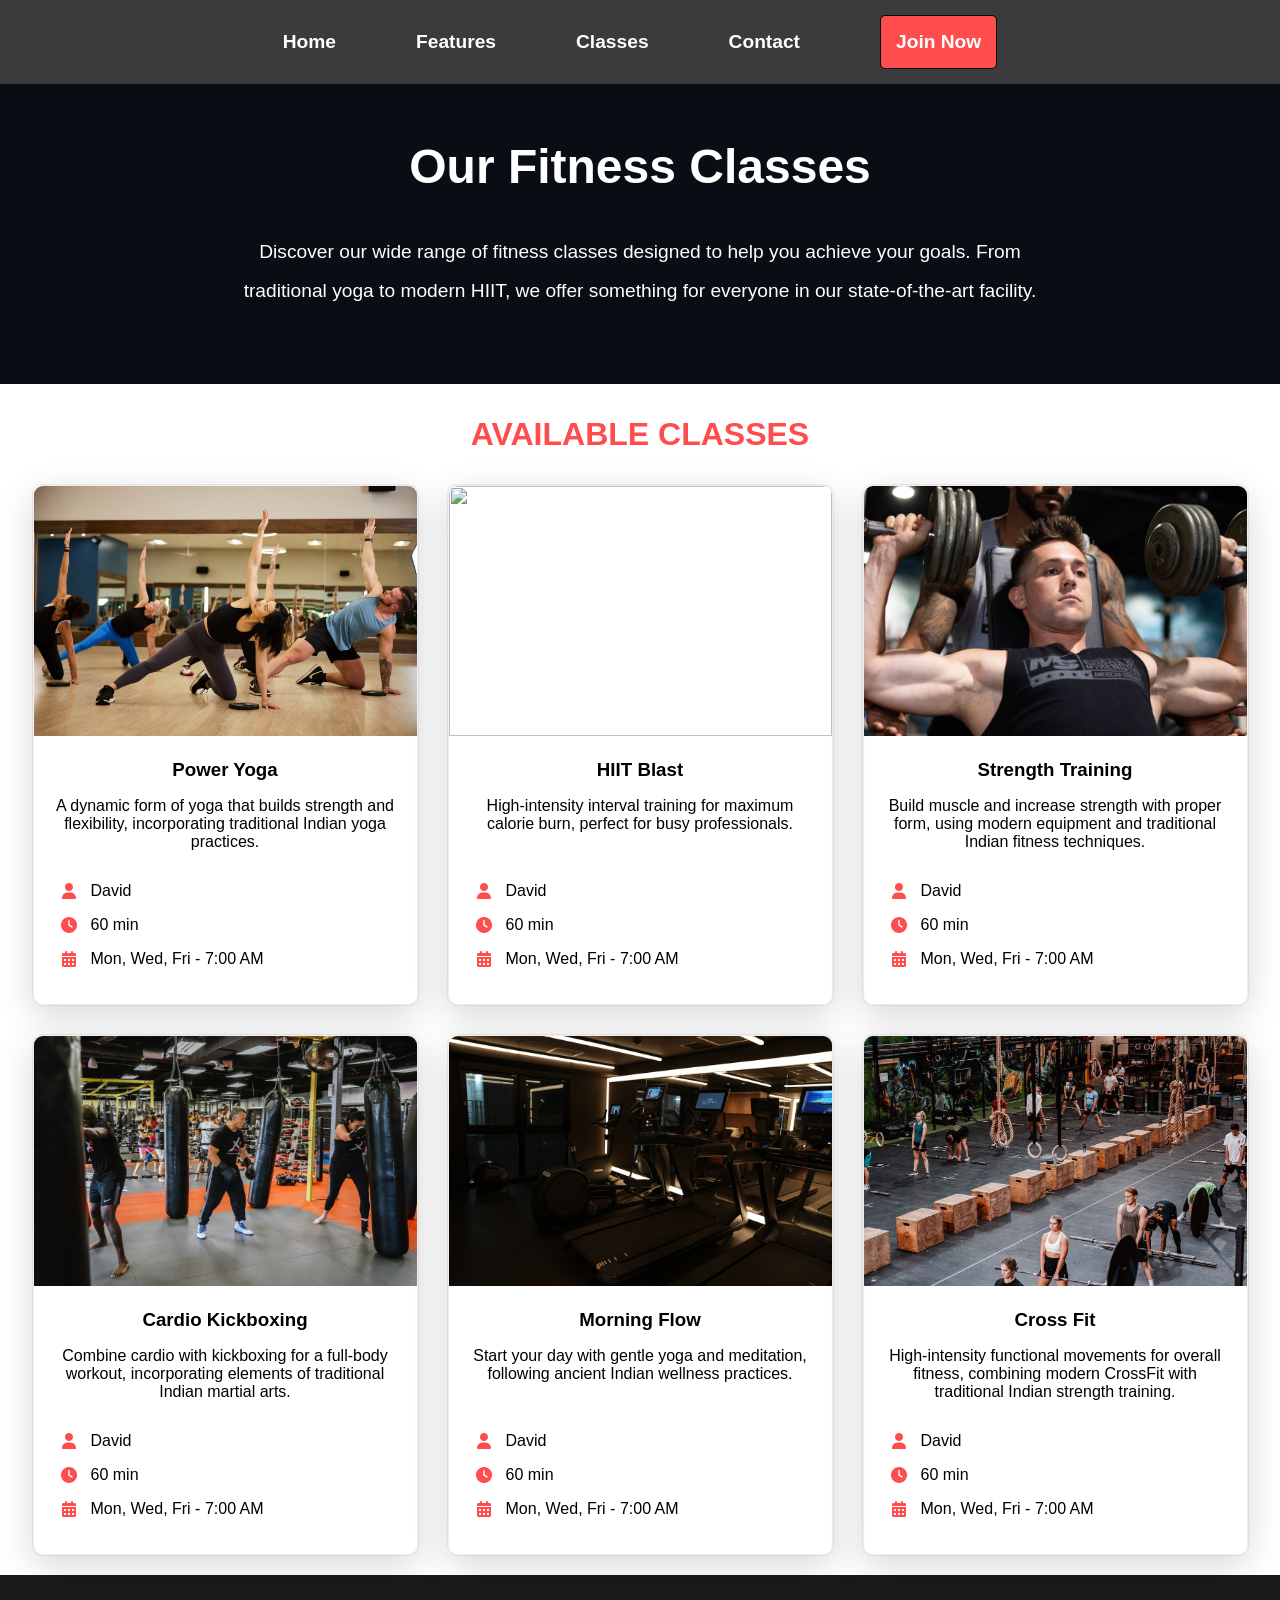
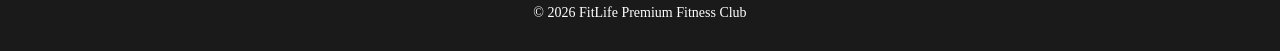
==== RSR_Project/classes.html @ 08f7240b "[Cheese/04] Class Page" ====
<!doctype html>
<html lang="en">
  <head>
    <meta charset="UTF-8" />
    <meta name="viewport" content="width=device-width, initial-scale=1.0" />
    <title>Document</title>
    <link rel="stylesheet" href="css/classes.css" />
    <link
      rel="stylesheet"
      href="https://fonts.googleapis.com/css2?family=Material+Symbols+Outlined:opsz,wght,FILL,GRAD@24,400,0,0&icon_names=accessibility_new"
    />
    <link
      rel="stylesheet"
      href="https://cdnjs.cloudflare.com/ajax/libs/font-awesome/6.5.1/css/all.min.css"
    />
  </head>
  <body>
    <div data-include="navbar.html"></div>

    <header>
      <h2>Our Fitness Classes</h2>
      <p>
        Discover our wide range of fitness classes designed to help you achieve
        your goals. From traditional yoga to modern HIIT, we offer something for
        everyone in our state-of-the-art facility.
      </p>
    </header>

    <h3 class="title">AVAILABLE CLASSES</h3>

    <main>
      <section>
        <img src="images/classes/yoga.jpg" alt="" />
        <div class="card-content">
          <h3>Power Yoga</h3>
          <p class="description">
            A dynamic form of yoga that builds strength and flexibility,
            incorporating traditional Indian yoga practices.
          </p>
          <div class="class-info">
            <p><i class="fa-solid fa-user"></i> David</p>
            <p><i class="fa-solid fa-clock"></i> 60 min</p>
            <p>
              <i class="fa-solid fa-calendar-days"></i> Mon, Wed, Fri - 7:00 AM
            </p>
          </div>
        </div>
      </section>

      <section>
        <img src="images/classes/hiit-blast.png" alt="" />
        <div class="card-content">
          <h3>HIIT Blast</h3>
          <p class="description">
            High-intensity interval training for maximum calorie burn, perfect
            for busy professionals.
          </p>
          <div class="class-info">
            <p><i class="fa-solid fa-user"></i> David</p>
            <p><i class="fa-solid fa-clock"></i> 60 min</p>
            <p>
              <i class="fa-solid fa-calendar-days"></i> Mon, Wed, Fri - 7:00 AM
            </p>
          </div>
        </div>
      </section>

      <section>
        <img src="images/classes/strength-training.png" alt="" />
        <div class="card-content">
          <h3>Strength Training</h3>
          <p class="description">
            Build muscle and increase strength with proper form, using modern
            equipment and traditional Indian fitness techniques.
          </p>
          <div class="class-info">
            <p><i class="fa-solid fa-user"></i> David</p>
            <p><i class="fa-solid fa-clock"></i> 60 min</p>
            <p>
              <i class="fa-solid fa-calendar-days"></i> Mon, Wed, Fri - 7:00 AM
            </p>
          </div>
        </div>
      </section>

      <section>
        <img src="images/classes/cardio-kickboxing.jpg" alt="" />
        <div class="card-content">
          <h3>Cardio Kickboxing</h3>
          <p class="description">
            Combine cardio with kickboxing for a full-body workout,
            incorporating elements of traditional Indian martial arts.
          </p>
          <div class="class-info">
            <p><i class="fa-solid fa-user"></i> David</p>
            <p><i class="fa-solid fa-clock"></i> 60 min</p>
            <p>
              <i class="fa-solid fa-calendar-days"></i> Mon, Wed, Fri - 7:00 AM
            </p>
          </div>
        </div>
      </section>

      <section>
        <img src="images/classes/morning-flow.jpg" alt="" />
        <div class="card-content">
          <h3>Morning Flow</h3>
          <p class="description">
            Start your day with gentle yoga and meditation, following ancient
            Indian wellness practices.
          </p>
          <div class="class-info">
            <p><i class="fa-solid fa-user"></i> David</p>
            <p><i class="fa-solid fa-clock"></i> 60 min</p>
            <p>
              <i class="fa-solid fa-calendar-days"></i> Mon, Wed, Fri - 7:00 AM
            </p>
          </div>
        </div>
      </section>

      <section>
        <img src="images/classes/cross-fit-class.jpg" alt="" />
        <div class="card-content">
          <h3>Cross Fit</h3>
          <p class="description">
            High-intensity functional movements for overall fitness, combining
            modern CrossFit with traditional Indian strength training.
          </p>
          <div class="class-info">
            <p><i class="fa-solid fa-user"></i> David</p>
            <p><i class="fa-solid fa-clock"></i> 60 min</p>
            <p>
              <i class="fa-solid fa-calendar-days"></i> Mon, Wed, Fri - 7:00 AM
            </p>
          </div>
        </div>
      </section>
    </main>

    <div data-include="footer.html"></div>

    <script src="js/script.js"></script>
  </body>
</html>
---- RSR_Project/css/classes.css ----
*{box-sizing:border-box}body{margin:0;padding:0;border:0}[data-include="navbar.html"]{position:sticky;top:0;z-index:1000;width:100%;display:block}nav{display:flex;justify-content:center;align-items:center;gap:80px;background-color:rgba(25,24,27,.85);padding:15px 20px;font-family:"Segoe UI",Tahoma,Geneva,Verdana,sans-serif}nav>a{text-decoration:none;color:#fff;font-weight:bold;font-size:1.2rem}nav>a:hover{color:#ff4d4d}nav button{padding:15px;font-family:"Segoe UI",Tahoma,Geneva,Verdana,sans-serif;font-size:1.2rem;font-weight:bold;border-radius:5px;border:1px solid #000;color:#fff;background-color:#ff4d4d}*{box-sizing:border-box}body{margin:0;padding:0;border:0}footer{margin-top:20px;background-color:#1a1a1a;color:#fff;padding:30px;text-align:center}footer p{margin:0;font-size:14px}header{background-color:#090d14;color:#fff;font-family:"Segoe UI",Tahoma,Geneva,Verdana,sans-serif;height:300px;width:100%;text-align:center;display:flex;flex-direction:column;justify-content:center;align-items:center}header h2{margin-top:0;font-size:3rem}header p{width:810px;font-size:larger;line-height:2;margin-top:0}.title{text-align:center;font-size:2rem;font-family:"Segoe UI",Tahoma,Geneva,Verdana,sans-serif;color:#ff4d4d}main{display:flex;flex-wrap:wrap;justify-content:center;align-items:center;max-width:1500px;margin:0 auto;gap:30px}main section{width:385px;border:1px #f5eded solid;border-radius:10px;box-shadow:rgba(0,0,0,.16) 0px 10px 36px 0px,rgba(0,0,0,.06) 0px 0px 0px 1px;height:520px;overflow:hidden;padding:0;font-family:"Segoe UI",Tahoma,Geneva,Verdana,sans-serif;position:relative}main section img{width:100%;height:250px;-o-object-fit:cover;object-fit:cover}main section .card-content h3{text-align:center;margin-bottom:0px}main section .card-content .description{text-align:center;margin-bottom:20px;padding:0 15px}main section .card-content .class-info{margin-top:auto;padding:0 25px 20px;width:100%;position:absolute;bottom:0;left:0}main section .card-content .class-info p{display:flex;align-items:center;gap:12px}main section .card-content .class-info i{color:#ff4d4d;width:20px;text-align:center}
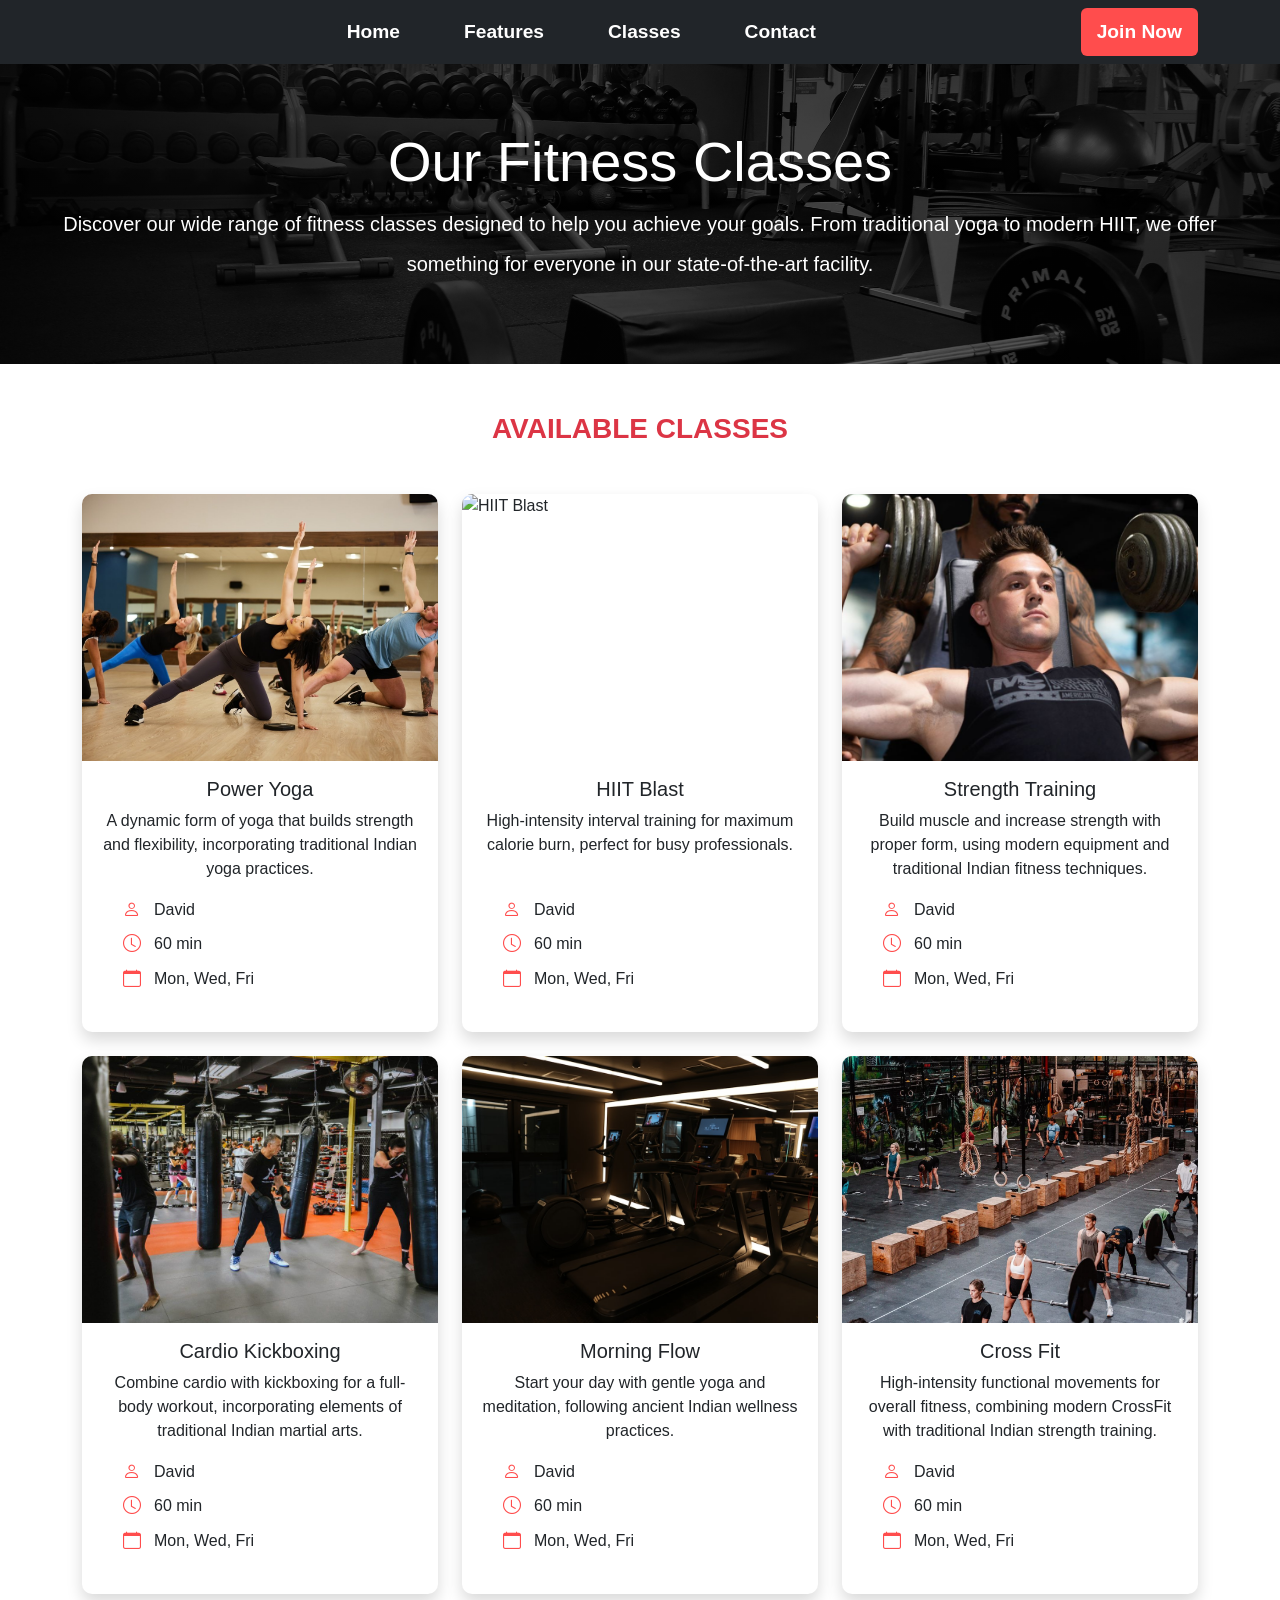
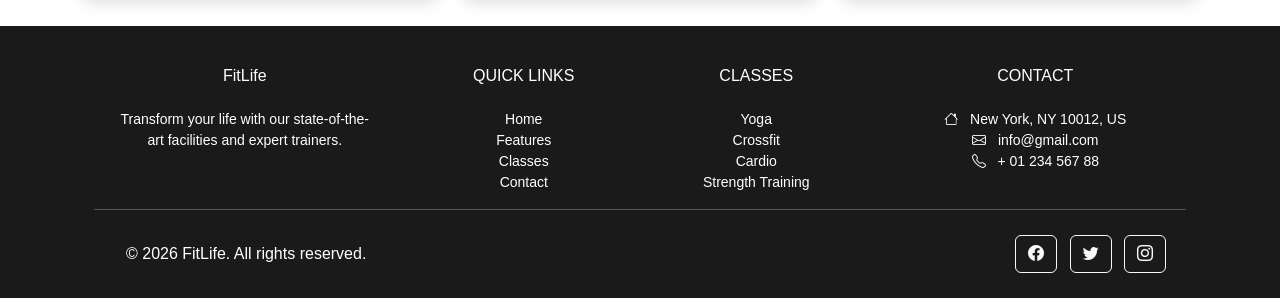
==== commit 5dd55a32: "[Cheese/05] Adding contact page and adding footer to the web" ====
--- a/RSR_Project/classes.html
+++ b/RSR_Project/classes.html
@@ -3,139 +3,169 @@
   <head>
     <meta charset="UTF-8" />
     <meta name="viewport" content="width=device-width, initial-scale=1.0" />
-    <title>Document</title>
-    <link rel="stylesheet" href="css/classes.css" />
+    <title>Classes</title>
     <link
+      href="https://cdnjs.cloudflare.com/ajax/libs/bootstrap/5.3.0/css/bootstrap.min.css"
       rel="stylesheet"
-      href="https://fonts.googleapis.com/css2?family=Material+Symbols+Outlined:opsz,wght,FILL,GRAD@24,400,0,0&icon_names=accessibility_new"
     />
     <link
+      href="https://cdn.jsdelivr.net/npm/bootstrap-icons/font/bootstrap-icons.css"
       rel="stylesheet"
-      href="https://cdnjs.cloudflare.com/ajax/libs/font-awesome/6.5.1/css/all.min.css"
     />
+    <script src="https://cdnjs.cloudflare.com/ajax/libs/bootstrap/5.3.0/js/bootstrap.bundle.min.js"></script>
+
+    <link rel="stylesheet" href="css/classes.css" />
+    <script src="js/script.js" defer></script>
   </head>
   <body>
     <div data-include="navbar.html"></div>
 
-    <header>
-      <h2>Our Fitness Classes</h2>
-      <p>
+    <header class="text-center text-white bg-dark">
+      <h2 class="display-4">Our Fitness Classes</h2>
+      <p class="lh-lg fs-5 w-100 w-md-75 w-lg-50 mx-auto">
         Discover our wide range of fitness classes designed to help you achieve
         your goals. From traditional yoga to modern HIIT, we offer something for
         everyone in our state-of-the-art facility.
       </p>
     </header>
 
-    <h3 class="title">AVAILABLE CLASSES</h3>
+    <h3 class="text-center text-danger mt-5 mb-5 fw-bold">AVAILABLE CLASSES</h3>
 
-    <main>
-      <section>
-        <img src="images/classes/yoga.jpg" alt="" />
-        <div class="card-content">
-          <h3>Power Yoga</h3>
-          <p class="description">
-            A dynamic form of yoga that builds strength and flexibility,
-            incorporating traditional Indian yoga practices.
-          </p>
-          <div class="class-info">
-            <p><i class="fa-solid fa-user"></i> David</p>
-            <p><i class="fa-solid fa-clock"></i> 60 min</p>
-            <p>
-              <i class="fa-solid fa-calendar-days"></i> Mon, Wed, Fri - 7:00 AM
-            </p>
-          </div>
+    <main class="container-lg">
+      <div class="row g-4 justify-content-center">
+        <div class="col-12 col-md-6 col-lg-4">
+          <section class="card h-100 border-0 shadow">
+            <img
+              src="images/classes/yoga.jpg"
+              class="card-img-top"
+              alt="Power Yoga"
+            />
+            <div class="card-body d-flex flex-column">
+              <h5 class="card-title text-center">Power Yoga</h5>
+              <p class="card-text text-center flex-grow-1">
+                A dynamic form of yoga that builds strength and flexibility,
+                incorporating traditional Indian yoga practices.
+              </p>
+              <ul class="class-info list-unstyled px-4">
+                <li><i class="bi bi-person"></i> David</li>
+                <li><i class="bi bi-clock"></i> 60 min</li>
+                <li><i class="bi bi-calendar"></i> Mon, Wed, Fri</li>
+              </ul>
+            </div>
+          </section>
         </div>
-      </section>
 
-      <section>
-        <img src="images/classes/hiit-blast.png" alt="" />
-        <div class="card-content">
-          <h3>HIIT Blast</h3>
-          <p class="description">
-            High-intensity interval training for maximum calorie burn, perfect
-            for busy professionals.
-          </p>
-          <div class="class-info">
-            <p><i class="fa-solid fa-user"></i> David</p>
-            <p><i class="fa-solid fa-clock"></i> 60 min</p>
-            <p>
-              <i class="fa-solid fa-calendar-days"></i> Mon, Wed, Fri - 7:00 AM
-            </p>
-          </div>
+        <div class="col-12 col-md-6 col-lg-4">
+          <section class="card h-100 border-0 shadow">
+            <img
+              src="images/classes/hiit-blast.png"
+              class="card-img-top"
+              alt="HIIT Blast"
+            />
+            <div class="card-body d-flex flex-column">
+              <h5 class="card-title text-center">HIIT Blast</h5>
+              <p class="card-text text-center flex-grow-1">
+                High-intensity interval training for maximum calorie burn,
+                perfect for busy professionals.
+              </p>
+              <ul class="class-info list-unstyled px-4">
+                <li><i class="bi bi-person"></i> David</li>
+                <li><i class="bi bi-clock"></i> 60 min</li>
+                <li><i class="bi bi-calendar"></i> Mon, Wed, Fri</li>
+              </ul>
+            </div>
+          </section>
         </div>
-      </section>
 
-      <section>
-        <img src="images/classes/strength-training.png" alt="" />
-        <div class="card-content">
-          <h3>Strength Training</h3>
-          <p class="description">
-            Build muscle and increase strength with proper form, using modern
-            equipment and traditional Indian fitness techniques.
-          </p>
-          <div class="class-info">
-            <p><i class="fa-solid fa-user"></i> David</p>
-            <p><i class="fa-solid fa-clock"></i> 60 min</p>
-            <p>
-              <i class="fa-solid fa-calendar-days"></i> Mon, Wed, Fri - 7:00 AM
-            </p>
-          </div>
+        <div class="col-12 col-md-6 col-lg-4">
+          <section class="card h-100 border-0 shadow">
+            <img
+              src="images/classes/strength-training.png"
+              class="card-img-top"
+              alt="Strength Training"
+            />
+            <div class="card-body d-flex flex-column">
+              <h5 class="card-title text-center">Strength Training</h5>
+              <p class="card-text text-center flex-grow-1">
+                Build muscle and increase strength with proper form, using
+                modern equipment and traditional Indian fitness techniques.
+              </p>
+              <ul class="class-info list-unstyled px-4">
+                <li><i class="bi bi-person"></i> David</li>
+                <li><i class="bi bi-clock"></i> 60 min</li>
+                <li><i class="bi bi-calendar"></i> Mon, Wed, Fri</li>
+              </ul>
+            </div>
+          </section>
         </div>
-      </section>
 
-      <section>
-        <img src="images/classes/cardio-kickboxing.jpg" alt="" />
-        <div class="card-content">
-          <h3>Cardio Kickboxing</h3>
-          <p class="description">
-            Combine cardio with kickboxing for a full-body workout,
-            incorporating elements of traditional Indian martial arts.
-          </p>
-          <div class="class-info">
-            <p><i class="fa-solid fa-user"></i> David</p>
-            <p><i class="fa-solid fa-clock"></i> 60 min</p>
-            <p>
-              <i class="fa-solid fa-calendar-days"></i> Mon, Wed, Fri - 7:00 AM
-            </p>
-          </div>
+        <div class="col-12 col-md-6 col-lg-4">
+          <section class="card h-100 border-0 shadow">
+            <img
+              src="images/classes/cardio-kickboxing.jpg"
+              class="card-img-top"
+              alt="Cardio Kickboxing"
+            />
+            <div class="card-body d-flex flex-column">
+              <h5 class="card-title text-center">Cardio Kickboxing</h5>
+              <p class="card-text text-center flex-grow-1">
+                Combine cardio with kickboxing for a full-body workout,
+                incorporating elements of traditional Indian martial arts.
+              </p>
+              <ul class="class-info list-unstyled px-4">
+                <li><i class="bi bi-person"></i> David</li>
+                <li><i class="bi bi-clock"></i> 60 min</li>
+                <li><i class="bi bi-calendar"></i> Mon, Wed, Fri</li>
+              </ul>
+            </div>
+          </section>
         </div>
-      </section>
 
-      <section>
-        <img src="images/classes/morning-flow.jpg" alt="" />
-        <div class="card-content">
-          <h3>Morning Flow</h3>
-          <p class="description">
-            Start your day with gentle yoga and meditation, following ancient
-            Indian wellness practices.
-          </p>
-          <div class="class-info">
-            <p><i class="fa-solid fa-user"></i> David</p>
-            <p><i class="fa-solid fa-clock"></i> 60 min</p>
-            <p>
-              <i class="fa-solid fa-calendar-days"></i> Mon, Wed, Fri - 7:00 AM
-            </p>
-          </div>
+        <div class="col-12 col-md-6 col-lg-4">
+          <section class="card h-100 border-0 shadow">
+            <img
+              src="images/classes/morning-flow.jpg"
+              class="card-img-top"
+              alt="Morning Flow"
+            />
+            <div class="card-body d-flex flex-column">
+              <h5 class="card-title text-center">Morning Flow</h5>
+              <p class="card-text text-center flex-grow-1">
+                Start your day with gentle yoga and meditation, following
+                ancient Indian wellness practices.
+              </p>
+              <ul class="class-info list-unstyled px-4">
+                <li><i class="bi bi-person"></i> David</li>
+                <li><i class="bi bi-clock"></i> 60 min</li>
+                <li><i class="bi bi-calendar"></i> Mon, Wed, Fri</li>
+              </ul>
+            </div>
+          </section>
         </div>
-      </section>
 
-      <section>
-        <img src="images/classes/cross-fit-class.jpg" alt="" />
-        <div class="card-content">
-          <h3>Cross Fit</h3>
-          <p class="description">
-            High-intensity functional movements for overall fitness, combining
-            modern CrossFit with traditional Indian strength training.
-          </p>
-          <div class="class-info">
-            <p><i class="fa-solid fa-user"></i> David</p>
-            <p><i class="fa-solid fa-clock"></i> 60 min</p>
-            <p>
-              <i class="fa-solid fa-calendar-days"></i> Mon, Wed, Fri - 7:00 AM
-            </p>
-          </div>
+        <div class="col-12 col-md-6 col-lg-4">
+          <section class="card h-100 border-0 shadow">
+            <img
+              src="images/classes/cross-fit-class.jpg"
+              class="card-img-top"
+              alt="Cross Fit"
+            />
+            <div class="card-body d-flex flex-column">
+              <h5 class="card-title text-center">Cross Fit</h5>
+              <p class="card-text text-center flex-grow-1">
+                High-intensity functional movements for overall fitness,
+                combining modern CrossFit with traditional Indian strength
+                training.
+              </p>
+              <ul class="class-info list-unstyled px-4">
+                <li><i class="bi bi-person"></i> David</li>
+                <li><i class="bi bi-clock"></i> 60 min</li>
+                <li><i class="bi bi-calendar"></i> Mon, Wed, Fri</li>
+              </ul>
+            </div>
+          </section>
         </div>
-      </section>
+      </div>
     </main>
 
     <div data-include="footer.html"></div>
--- a/RSR_Project/css/classes.css
+++ b/RSR_Project/css/classes.css
@@ -1 +1 @@
-*{box-sizing:border-box}body{margin:0;padding:0;border:0}[data-include="navbar.html"]{position:sticky;top:0;z-index:1000;width:100%;display:block}nav{display:flex;justify-content:center;align-items:center;gap:80px;background-color:rgba(25,24,27,.85);padding:15px 20px;font-family:"Segoe UI",Tahoma,Geneva,Verdana,sans-serif}nav>a{text-decoration:none;color:#fff;font-weight:bold;font-size:1.2rem}nav>a:hover{color:#ff4d4d}nav button{padding:15px;font-family:"Segoe UI",Tahoma,Geneva,Verdana,sans-serif;font-size:1.2rem;font-weight:bold;border-radius:5px;border:1px solid #000;color:#fff;background-color:#ff4d4d}*{box-sizing:border-box}body{margin:0;padding:0;border:0}footer{margin-top:20px;background-color:#1a1a1a;color:#fff;padding:30px;text-align:center}footer p{margin:0;font-size:14px}header{background-color:#090d14;color:#fff;font-family:"Segoe UI",Tahoma,Geneva,Verdana,sans-serif;height:300px;width:100%;text-align:center;display:flex;flex-direction:column;justify-content:center;align-items:center}header h2{margin-top:0;font-size:3rem}header p{width:810px;font-size:larger;line-height:2;margin-top:0}.title{text-align:center;font-size:2rem;font-family:"Segoe UI",Tahoma,Geneva,Verdana,sans-serif;color:#ff4d4d}main{display:flex;flex-wrap:wrap;justify-content:center;align-items:center;max-width:1500px;margin:0 auto;gap:30px}main section{width:385px;border:1px #f5eded solid;border-radius:10px;box-shadow:rgba(0,0,0,.16) 0px 10px 36px 0px,rgba(0,0,0,.06) 0px 0px 0px 1px;height:520px;overflow:hidden;padding:0;font-family:"Segoe UI",Tahoma,Geneva,Verdana,sans-serif;position:relative}main section img{width:100%;height:250px;-o-object-fit:cover;object-fit:cover}main section .card-content h3{text-align:center;margin-bottom:0px}main section .card-content .description{text-align:center;margin-bottom:20px;padding:0 15px}main section .card-content .class-info{margin-top:auto;padding:0 25px 20px;width:100%;position:absolute;bottom:0;left:0}main section .card-content .class-info p{display:flex;align-items:center;gap:12px}main section .card-content .class-info i{color:#ff4d4d;width:20px;text-align:center}+*{box-sizing:border-box}body{margin:0;padding:0;border:0;font-family:"Segoe UI",Tahoma,Geneva,Verdana,sans-serif}[data-include="navbar.html"]{position:sticky;top:0;z-index:1000;width:100%;display:block}nav.navbar{gap:1rem;font-family:"Segoe UI",Tahoma,Geneva,Verdana,sans-serif}nav.navbar .navbar-collapse{justify-content:center}nav.navbar .navbar-nav{gap:2rem}@media(max-width: 480px){nav.navbar .navbar-nav{gap:1rem;flex-direction:column;text-align:center}}nav.navbar .nav-link{color:#fff !important;font-weight:bold;font-size:1.2rem;transition:color .3s ease}nav.navbar .nav-link:hover{color:#ff4d4d !important}@media(max-width: 480px){nav.navbar .nav-link{font-size:1rem}}nav.navbar .btn-danger{padding:.6rem 1rem;font-family:"Segoe UI",Tahoma,Geneva,Verdana,sans-serif;font-size:1.2rem;font-weight:bold}@media(max-width: 480px){nav.navbar .btn-danger{font-size:1rem;padding:.5rem .8rem}}.custom-navbar .nav-link{color:#fff;font-weight:600;font-size:1.1rem;transition:all .3s ease}.custom-navbar .nav-link:hover{color:#ff4d4d;transform:translateY(-2px)}.custom-navbar .btn-danger{background-color:#ff4d4d;border:none;font-weight:bold;transition:.3s}.custom-navbar .btn-danger:hover{background-color:#e63c3c}*{box-sizing:border-box}body{margin:0;padding:0;border:0;font-family:"Segoe UI",Tahoma,Geneva,Verdana,sans-serif}footer{background-color:#1a1a1a !important;color:#fff;font-family:"Segoe UI",Tahoma,Geneva,Verdana,sans-serif;margin-top:2rem}footer p{margin:0;font-size:.875rem}header{min-height:300px;width:100%;display:flex;flex-direction:column;justify-content:center;align-items:center;padding:2rem 1rem;background:linear-gradient(rgba(0, 0, 0, 0.6), rgba(0, 0, 0, 0.6)),url("../images/gym-background.jpg") center/cover no-repeat}main .card{border-radius:10px;overflow:hidden;transition:box-shadow .5s ease}main .card:hover{transform:translateY(-4px);box-shadow:rgba(0,0,0,.2) 0px 12px 40px}main .card img{width:100%;aspect-ratio:4/3;-o-object-fit:cover;object-fit:cover}main .card .class-info i{color:#ff4d4d;width:20px;font-size:1.1rem;text-align:center}main .card .class-info li{display:flex;align-items:center;gap:.75rem;margin-bottom:.5rem}
